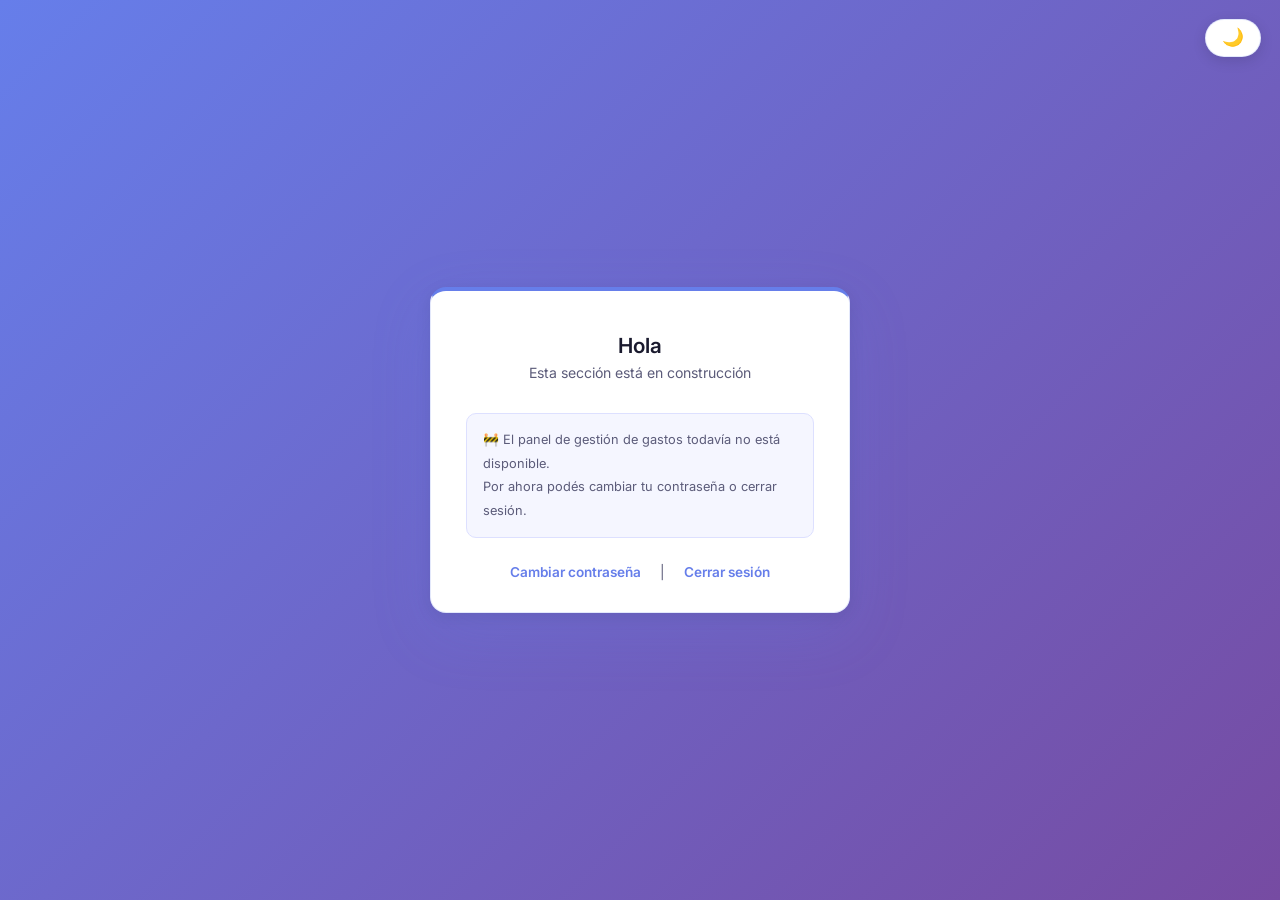
==== dashboard.html @ 1f8eecc6 "Create dashboard.html" ====
<!DOCTYPE html>
<html lang="es">
<head>
    <meta charset="UTF-8">
    <meta name="viewport" content="width=device-width, initial-scale=1.0">
    <meta name="description" content="SGG - Sistema de Gestión de Gastos. Panel principal.">
    <title>SGG - Panel Principal</title>
    <link rel="stylesheet" href="css/style.css">
</head>
<body>

    <button id="themeToggle" class="theme-toggle" aria-label="Alternar modo claro y oscuro">
        <span id="themeIcon">🌙</span>
    </button>

    <div class="auth-container">

        <div class="auth-header">
            <h2 id="saludo">Hola</h2>
            <p>Esta sección está en construcción</p>
        </div>

        <div class="hint-box" aria-label="Estado del panel">
            <p>🚧 El panel de gestión de gastos todavía no está disponible.</p>
            <p>Por ahora podés cambiar tu contraseña o cerrar sesión.</p>
        </div>

        <div class="auth-links" style="margin-top: 1.6rem;">
            <a href="recuperar.html?modo=cambiar">Cambiar contraseña</a>
            <span class="sep">|</span>
            <a href="#" id="cerrarSesionLink">Cerrar sesión</a>
        </div>

    </div>

    <script src="js/usuarios.js"></script>
    <script src="js/dashboard.js"></script>
</body>
</html>
---- css/style.css ----
/* ============================================
   SGG - Sistema de Gestión de Gastos
   style.css — Segundo Incremento
   ============================================ */

@import url('https://fonts.googleapis.com/css2?family=Inter:wght@400;500;600;700&display=swap');

/* --- MODO CLARO (por defecto) --- */
:root {
    --bg-gradient:      linear-gradient(135deg, #667eea 0%, #764ba2 100%);
    --card-bg:          #ffffff;
    --card-border:      rgba(102, 126, 234, 0.18);
    --text-main:        #1a1a2e;
    --text-muted:       #5c5c7a;
    --text-label:       #3d3d5c;
    --text-link:        #667eea;
    --primary-color:    #667eea;
    --primary-hover:    #5568e0;
    --primary-gradient: linear-gradient(135deg, #667eea 0%, #9b59b6 100%);
    --success-color:    #0d9e50;
    --error-color:      #e8304a;
    --input-bg:         #f0f1fb;
    --input-border:     transparent;
    --input-focus-bg:   #ffffff;
    --hint-bg:          #f5f6ff;
    --hint-border:      #dde0ff;
    --strength-track:   #e2e4f0;
    --radius:           10px;
    --radius-lg:        16px;
    --shadow:           0 20px 60px rgba(102, 126, 234, 0.18), 0 4px 16px rgba(0,0,0,0.08);
    --transition:       all 0.3s cubic-bezier(0.25, 0.8, 0.25, 1);
}

/* --- MODO OSCURO --- */
body.dark-mode {
    --bg-gradient:      linear-gradient(135deg, #0f0f1a 0%, #1a1030 100%);
    --card-bg:          #1c1c2e;
    --card-border:      rgba(129, 140, 248, 0.22);
    --text-main:        #e8e8f4;
    --text-muted:       #8888aa;
    --text-label:       #b0b0cc;
    --text-link:        #818cf8;
    --primary-color:    #818cf8;
    --primary-hover:    #6d7bfa;
    --primary-gradient: linear-gradient(135deg, #818cf8 0%, #a78bfa 100%);
    --success-color:    #34d374;
    --error-color:      #ff5a6e;
    --input-bg:         #252540;
    --input-border:     rgba(129, 140, 248, 0.1);
    --input-focus-bg:   #2e2e50;
    --hint-bg:          #1e1e38;
    --hint-border:      #3a3a60;
    --strength-track:   #2a2a45;
    --shadow:           0 20px 60px rgba(0, 0, 0, 0.5), 0 4px 16px rgba(0,0,0,0.3);
}

/* --- RESET GLOBAL --- */
*, *::before, *::after {
    box-sizing: border-box;
    margin: 0;
    padding: 0;
}

body {
    font-family: 'Inter', 'Segoe UI', Roboto, Helvetica, Arial, sans-serif;
    background: var(--bg-gradient);
    min-height: 100vh;
    display: flex;
    justify-content: center;
    align-items: center;
    padding: 1.5rem;
    transition: background 0.5s ease;
    color: var(--text-main);
}

/* --- BOTÓN SWITCH TEMA --- */
.theme-toggle {
    position: fixed;
    top: 1.2rem;
    right: 1.2rem;
    background-color: var(--card-bg);
    border: 1.5px solid var(--card-border);
    border-radius: 50px;
    padding: 0.45rem 1rem;
    font-size: 1.1rem;
    cursor: pointer;
    z-index: 1000;
    box-shadow: 0 4px 14px rgba(0,0,0,0.12);
    transition: var(--transition);
    color: var(--text-main);
    display: flex;
    align-items: center;
    gap: 0.4rem;
}

.theme-toggle:hover {
    transform: scale(1.06);
    box-shadow: 0 6px 20px rgba(0,0,0,0.18);
}

/* --- CONTENEDOR PRINCIPAL --- */
.auth-container {
    background-color: var(--card-bg);
    border-radius: var(--radius-lg);
    box-shadow: var(--shadow);
    border: 1.5px solid var(--card-border);
    border-top: 4px solid var(--primary-color);
    width: 100%;
    max-width: 420px;
    padding: 2.6rem 2.2rem 2rem;
    transition: background-color 0.4s ease, border-color 0.4s ease, box-shadow 0.4s ease;
}

/* --- ENCABEZADO --- */
.auth-header {
    text-align: center;
    margin-bottom: 2rem;
}

.auth-header h1 {
    color: var(--primary-color);
    font-size: 1.85rem;
    font-weight: 700;
    letter-spacing: 5px;
    margin-bottom: 0.6rem;
    transition: color 0.4s ease;
}

.auth-header h2 {
    color: var(--text-main);
    font-size: 1.3rem;
    font-weight: 600;
    margin-bottom: 0.35rem;
    transition: color 0.4s ease;
}

.auth-header p {
    color: var(--text-muted);
    font-size: 0.88rem;
    transition: color 0.4s ease;
}

/* --- FORMULARIO --- */
.auth-form {
    display: flex;
    flex-direction: column;
    gap: 1.1rem;
}

.form-group {
    display: flex;
    flex-direction: column;
    gap: 0.45rem;
}

.form-group label {
    color: var(--text-label);
    font-size: 0.85rem;
    font-weight: 600;
    letter-spacing: 0.3px;
    transition: color 0.4s ease;
}

.form-group input {
    background-color: var(--input-bg);
    border: 1.5px solid var(--input-border);
    border-radius: var(--radius);
    padding: 0.82rem 1rem;
    font-size: 0.97rem;
    font-family: inherit;
    color: var(--text-main);
    transition: var(--transition);
    width: 100%;
}

.form-group input::placeholder {
    color: var(--text-muted);
    opacity: 0.7;
}

.form-group input:focus {
    outline: none;
    border-color: var(--primary-color);
    background-color: var(--input-focus-bg);
    box-shadow: 0 0 0 3px rgba(102, 126, 234, 0.15);
}

body.dark-mode .form-group input:focus {
    box-shadow: 0 0 0 3px rgba(129, 140, 248, 0.2);
}

/* --- BARRA DE FORTALEZA DE CONTRASEÑA --- */
.strength-wrapper {
    margin-top: 0.6rem;
}

.strength-bar-container {
    background-color: var(--strength-track);
    border-radius: 99px;
    height: 6px;
    overflow: hidden;
    transition: background-color 0.4s ease;
}

.strength-bar {
    height: 100%;
    width: 0%;
    border-radius: 99px;
    transition: width 0.45s cubic-bezier(0.25, 0.8, 0.25, 1),
                background-color 0.35s ease;
}

.strength-bar.level-1 { background-color: #e8304a; }
.strength-bar.level-2 { background-color: #f59e0b; }
.strength-bar.level-3 { background-color: #3b82f6; }
.strength-bar.level-4 { background-color: #10b981; }

.strength-text {
    font-size: 0.78rem;
    font-weight: 600;
    margin-top: 0.35rem;
    transition: color 0.3s ease;
    color: var(--text-muted);
}

.strength-text.level-1 { color: #e8304a; }
.strength-text.level-2 { color: #d97706; }
.strength-text.level-3 { color: #2563eb; }
.strength-text.level-4 { color: #059669; }

body.dark-mode .strength-text.level-1 { color: #ff5a6e; }
body.dark-mode .strength-text.level-2 { color: #fbbf24; }
body.dark-mode .strength-text.level-3 { color: #60a5fa; }
body.dark-mode .strength-text.level-4 { color: #34d374; }

.password-requirements {
    list-style: none;
    margin-top: 0.5rem;
    display: flex;
    flex-direction: column;
    gap: 0.25rem;
}

.password-requirements li {
    font-size: 0.78rem;
    color: var(--text-muted);
    transition: color 0.3s ease;
}

.password-requirements li.met {
    color: var(--success-color);
}

/* --- BOTÓN SUBMIT --- */
.btn-submit {
    background: var(--primary-gradient);
    color: #fff;
    border: none;
    border-radius: var(--radius);
    padding: 0.92rem;
    font-size: 0.97rem;
    font-weight: 700;
    font-family: inherit;
    cursor: pointer;
    transition: var(--transition);
    margin-top: 0.4rem;
    letter-spacing: 0.5px;
    box-shadow: 0 4px 14px rgba(102, 126, 234, 0.35);
}

.btn-submit:hover {
    transform: translateY(-2px);
    box-shadow: 0 8px 24px rgba(102, 126, 234, 0.45);
    filter: brightness(1.08);
}

.btn-submit:active {
    transform: translateY(0);
}

.btn-submit:focus {
    outline: 3px solid var(--primary-color);
    outline-offset: 3px;
}

/* --- ALERTAS --- */
.alert-message {
    padding: 0.82rem 1rem;
    border-radius: var(--radius);
    font-size: 0.88rem;
    font-weight: 500;
    text-align: center;
    display: none;
    margin-bottom: 0.8rem;
    transition: color 0.4s ease, background-color 0.4s ease;
}

.alert-message.error {
    background-color: #ffe2e6;
    color: var(--error-color);
    display: block;
    border-left: 3px solid var(--error-color);
}

.alert-message.success {
    background-color: #d1fadf;
    color: var(--success-color);
    display: block;
    border-left: 3px solid var(--success-color);
}

body.dark-mode .alert-message.error {
    background-color: #3a1520;
    color: #ff5a6e;
}

body.dark-mode .alert-message.success {
    background-color: #0d2e1c;
    color: #34d374;
}

/* --- TOGGLE LOGIN/REGISTRO --- */
.auth-toggle {
    text-align: center;
    margin-top: 1.4rem;
    font-size: 0.88rem;
    color: var(--text-muted);
    transition: color 0.4s ease;
}

.auth-toggle a {
    color: var(--text-link);
    text-decoration: none;
    font-weight: 600;
    transition: color 0.3s ease;
}

.auth-toggle a:hover {
    text-decoration: underline;
}

/* --- CAJA DE USUARIOS DE PRUEBA --- */
.hint-box {
    margin-top: 1.4rem;
    background-color: var(--hint-bg);
    border: 1px solid var(--hint-border);
    border-radius: var(--radius);
    padding: 0.9rem 1rem;
    font-size: 0.8rem;
    color: var(--text-muted);
    line-height: 1.85;
    transition: background-color 0.4s ease, border-color 0.4s ease, color 0.4s ease;
}

.hint-box strong {
    color: var(--text-label);
    transition: color 0.4s ease;
}

.hint-box code {
    background-color: var(--input-bg);
    padding: 0.1rem 0.42rem;
    border-radius: 5px;
    font-size: 0.82rem;
    color: var(--primary-color);
    font-weight: 600;
    transition: background-color 0.4s ease, color 0.4s ease;
}

/* --- DIVISOR --- */
.divider {
    display: flex;
    align-items: center;
    gap: 0.8rem;
    margin: 0.2rem 0;
    color: var(--text-muted);
    font-size: 0.78rem;
    transition: color 0.4s ease;
}

.divider::before,
.divider::after {
    content: '';
    flex: 1;
    height: 1px;
    background-color: var(--hint-border);
    transition: background-color 0.4s ease;
}

/* --- CAMPO DE CONTRASEÑA CON TOGGLE --- */
.password-field {
    position: relative;
    display: flex;
}

.password-field input {
    padding-right: 2.8rem;
}

.toggle-password {
    position: absolute;
    right: 0.2rem;
    top: 50%;
    transform: translateY(-50%);
    background: transparent;
    border: none;
    font-size: 1.05rem;
    cursor: pointer;
    padding: 0.5rem 0.7rem;
    line-height: 1;
    border-radius: 8px;
    transition: var(--transition);
}

.toggle-password:hover {
    background-color: var(--input-bg);
}

.toggle-password:focus {
    outline: 2px solid var(--primary-color);
    outline-offset: 1px;
}

/* --- BOTÓN SUBMIT DESHABILITADO --- */
.btn-submit:disabled {
    opacity: 0.55;
    cursor: not-allowed;
    box-shadow: none;
    transform: none;
}

.btn-submit:disabled:hover {
    transform: none;
    box-shadow: none;
    filter: none;
}

/* --- MENSAJE DE ERROR POR CAMPO --- */
.field-error {
    font-size: 0.76rem;
    color: var(--error-color);
    margin-top: 0.15rem;
    min-height: 0;
    transition: color 0.4s ease;
}

.form-group input.input-invalid {
    border-color: var(--error-color);
}

/* --- FILA DE DOS COLUMNAS (Nombre / Apellido) --- */
.form-row {
    display: flex;
    gap: 0.9rem;
}

.form-row .form-group {
    flex: 1;
    min-width: 0;
}

/* --- ENLACES DE NAVEGACIÓN (index) --- */
.auth-links {
    display: flex;
    justify-content: center;
    gap: 1.2rem;
    margin-top: 1.1rem;
    font-size: 0.85rem;
}

.auth-links a {
    color: var(--text-link);
    text-decoration: none;
    font-weight: 600;
    transition: color 0.3s ease;
}

.auth-links a:hover {
    text-decoration: underline;
}

.auth-links .sep {
    color: var(--text-muted);
}

/* --- TEXTO DE AYUDA BAJO INPUT --- */
.input-hint {
    font-size: 0.76rem;
    color: var(--text-muted);
    margin-top: 0.1rem;
}

/* --- RESPONSIVO --- */
@media (max-width: 480px) {
    .auth-container {
        padding: 2rem 1.3rem 1.6rem;
    }

    .form-row {
        flex-direction: column;
        gap: 1.1rem;
    }
}
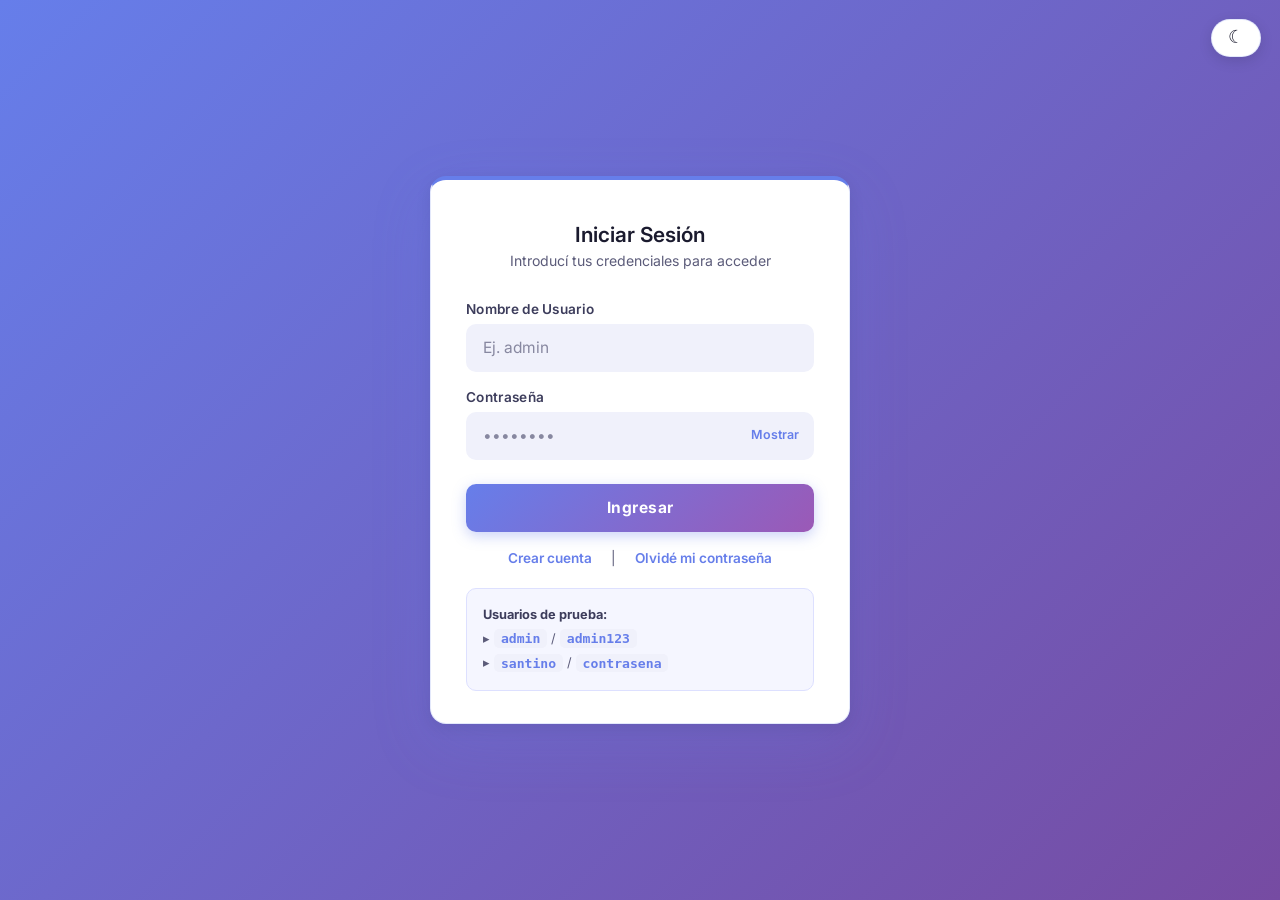
==== commit 377f0c18: "s" ====
--- a/dashboard.html
+++ b/dashboard.html
@@ -5,12 +5,16 @@
     <meta name="viewport" content="width=device-width, initial-scale=1.0">
     <meta name="description" content="SGG - Sistema de Gestión de Gastos. Panel principal.">
     <title>SGG - Panel Principal</title>
+    <link rel="preconnect" href="https://fonts.googleapis.com">
+    <link rel="preconnect" href="https://fonts.gstatic.com" crossorigin>
+    <link rel="stylesheet" href="https://fonts.googleapis.com/css2?family=Inter:wght@400;500;600;700&display=swap">
     <link rel="stylesheet" href="css/style.css">
+    <script src="js/theme.js"></script>
 </head>
 <body>
 
-    <button id="themeToggle" class="theme-toggle" aria-label="Alternar modo claro y oscuro">
-        <span id="themeIcon">🌙</span>
+    <button id="themeToggle" class="theme-toggle" type="button" aria-label="Cambiar a modo oscuro" aria-pressed="false">
+        <span id="themeIcon" aria-hidden="true">☾</span>
     </button>
 
     <div class="auth-container">
@@ -21,11 +25,11 @@
         </div>
 
         <div class="hint-box" aria-label="Estado del panel">
-            <p>🚧 El panel de gestión de gastos todavía no está disponible.</p>
+            <p>El panel de gestión de gastos todavía no está disponible.</p>
             <p>Por ahora podés cambiar tu contraseña o cerrar sesión.</p>
         </div>
 
-        <div class="auth-links" style="margin-top: 1.6rem;">
+        <div class="auth-links spaced">
             <a href="recuperar.html?modo=cambiar">Cambiar contraseña</a>
             <span class="sep">|</span>
             <a href="#" id="cerrarSesionLink">Cerrar sesión</a>
--- a/css/style.css
+++ b/css/style.css
@@ -1,9 +1,7 @@
 /* ============================================
    SGG - Sistema de Gestión de Gastos
-   style.css — Segundo Incremento
+   style.css — Segundo Incremento (revisado)
    ============================================ */
-
-@import url('https://fonts.googleapis.com/css2?family=Inter:wght@400;500;600;700&display=swap');
 
 /* --- MODO CLARO (por defecto) --- */
 :root {
@@ -32,12 +30,12 @@
 }
 
 /* --- MODO OSCURO --- */
-body.dark-mode {
+html.dark-mode {
     --bg-gradient:      linear-gradient(135deg, #0f0f1a 0%, #1a1030 100%);
     --card-bg:          #1c1c2e;
     --card-border:      rgba(129, 140, 248, 0.22);
     --text-main:        #e8e8f4;
-    --text-muted:       #8888aa;
+    --text-muted:       #9a9ab8;
     --text-label:       #b0b0cc;
     --text-link:        #818cf8;
     --primary-color:    #818cf8;
@@ -117,15 +115,6 @@
     margin-bottom: 2rem;
 }
 
-.auth-header h1 {
-    color: var(--primary-color);
-    font-size: 1.85rem;
-    font-weight: 700;
-    letter-spacing: 5px;
-    margin-bottom: 0.6rem;
-    transition: color 0.4s ease;
-}
-
 .auth-header h2 {
     color: var(--text-main);
     font-size: 1.3rem;
@@ -185,7 +174,7 @@
     box-shadow: 0 0 0 3px rgba(102, 126, 234, 0.15);
 }
 
-body.dark-mode .form-group input:focus {
+html.dark-mode .form-group input:focus {
     box-shadow: 0 0 0 3px rgba(129, 140, 248, 0.2);
 }
 
@@ -228,10 +217,10 @@
 .strength-text.level-3 { color: #2563eb; }
 .strength-text.level-4 { color: #059669; }
 
-body.dark-mode .strength-text.level-1 { color: #ff5a6e; }
-body.dark-mode .strength-text.level-2 { color: #fbbf24; }
-body.dark-mode .strength-text.level-3 { color: #60a5fa; }
-body.dark-mode .strength-text.level-4 { color: #34d374; }
+html.dark-mode .strength-text.level-1 { color: #ff5a6e; }
+html.dark-mode .strength-text.level-2 { color: #fbbf24; }
+html.dark-mode .strength-text.level-3 { color: #60a5fa; }
+html.dark-mode .strength-text.level-4 { color: #34d374; }
 
 .password-requirements {
     list-style: none;
@@ -309,34 +298,14 @@
     border-left: 3px solid var(--success-color);
 }
 
-body.dark-mode .alert-message.error {
+html.dark-mode .alert-message.error {
     background-color: #3a1520;
     color: #ff5a6e;
 }
 
-body.dark-mode .alert-message.success {
+html.dark-mode .alert-message.success {
     background-color: #0d2e1c;
     color: #34d374;
-}
-
-/* --- TOGGLE LOGIN/REGISTRO --- */
-.auth-toggle {
-    text-align: center;
-    margin-top: 1.4rem;
-    font-size: 0.88rem;
-    color: var(--text-muted);
-    transition: color 0.4s ease;
-}
-
-.auth-toggle a {
-    color: var(--text-link);
-    text-decoration: none;
-    font-weight: 600;
-    transition: color 0.3s ease;
-}
-
-.auth-toggle a:hover {
-    text-decoration: underline;
 }
 
 /* --- CAJA DE USUARIOS DE PRUEBA --- */
@@ -367,26 +336,6 @@
     transition: background-color 0.4s ease, color 0.4s ease;
 }
 
-/* --- DIVISOR --- */
-.divider {
-    display: flex;
-    align-items: center;
-    gap: 0.8rem;
-    margin: 0.2rem 0;
-    color: var(--text-muted);
-    font-size: 0.78rem;
-    transition: color 0.4s ease;
-}
-
-.divider::before,
-.divider::after {
-    content: '';
-    flex: 1;
-    height: 1px;
-    background-color: var(--hint-border);
-    transition: background-color 0.4s ease;
-}
-
 /* --- CAMPO DE CONTRASEÑA CON TOGGLE --- */
 .password-field {
     position: relative;
@@ -394,26 +343,31 @@
 }
 
 .password-field input {
-    padding-right: 2.8rem;
+    padding-right: 5.2rem;
 }
 
 .toggle-password {
     position: absolute;
-    right: 0.2rem;
+    right: 0.3rem;
     top: 50%;
     transform: translateY(-50%);
     background: transparent;
     border: none;
-    font-size: 1.05rem;
+    font-size: 0.78rem;
+    font-weight: 600;
+    font-family: inherit;
     cursor: pointer;
-    padding: 0.5rem 0.7rem;
+    padding: 0.4rem 0.6rem;
     line-height: 1;
     border-radius: 8px;
+    color: var(--text-link);
     transition: var(--transition);
+    white-space: nowrap;
 }
 
 .toggle-password:hover {
     background-color: var(--input-bg);
+    text-decoration: underline;
 }
 
 .toggle-password:focus {
@@ -490,7 +444,23 @@
     margin-top: 0.1rem;
 }
 
+/* --- UTILIDADES --- */
+.hidden {
+    display: none !important;
+}
+
+.auth-links.spaced {
+    margin-top: 1.6rem;
+}
+
+/* --- FOCO VISIBLE PARA TECLADO --- */
+.theme-toggle:focus-visible {
+    outline: 3px solid var(--primary-color);
+    outline-offset: 3px;
+}
+
 /* --- RESPONSIVO --- */
+
 @media (max-width: 480px) {
     .auth-container {
         padding: 2rem 1.3rem 1.6rem;
